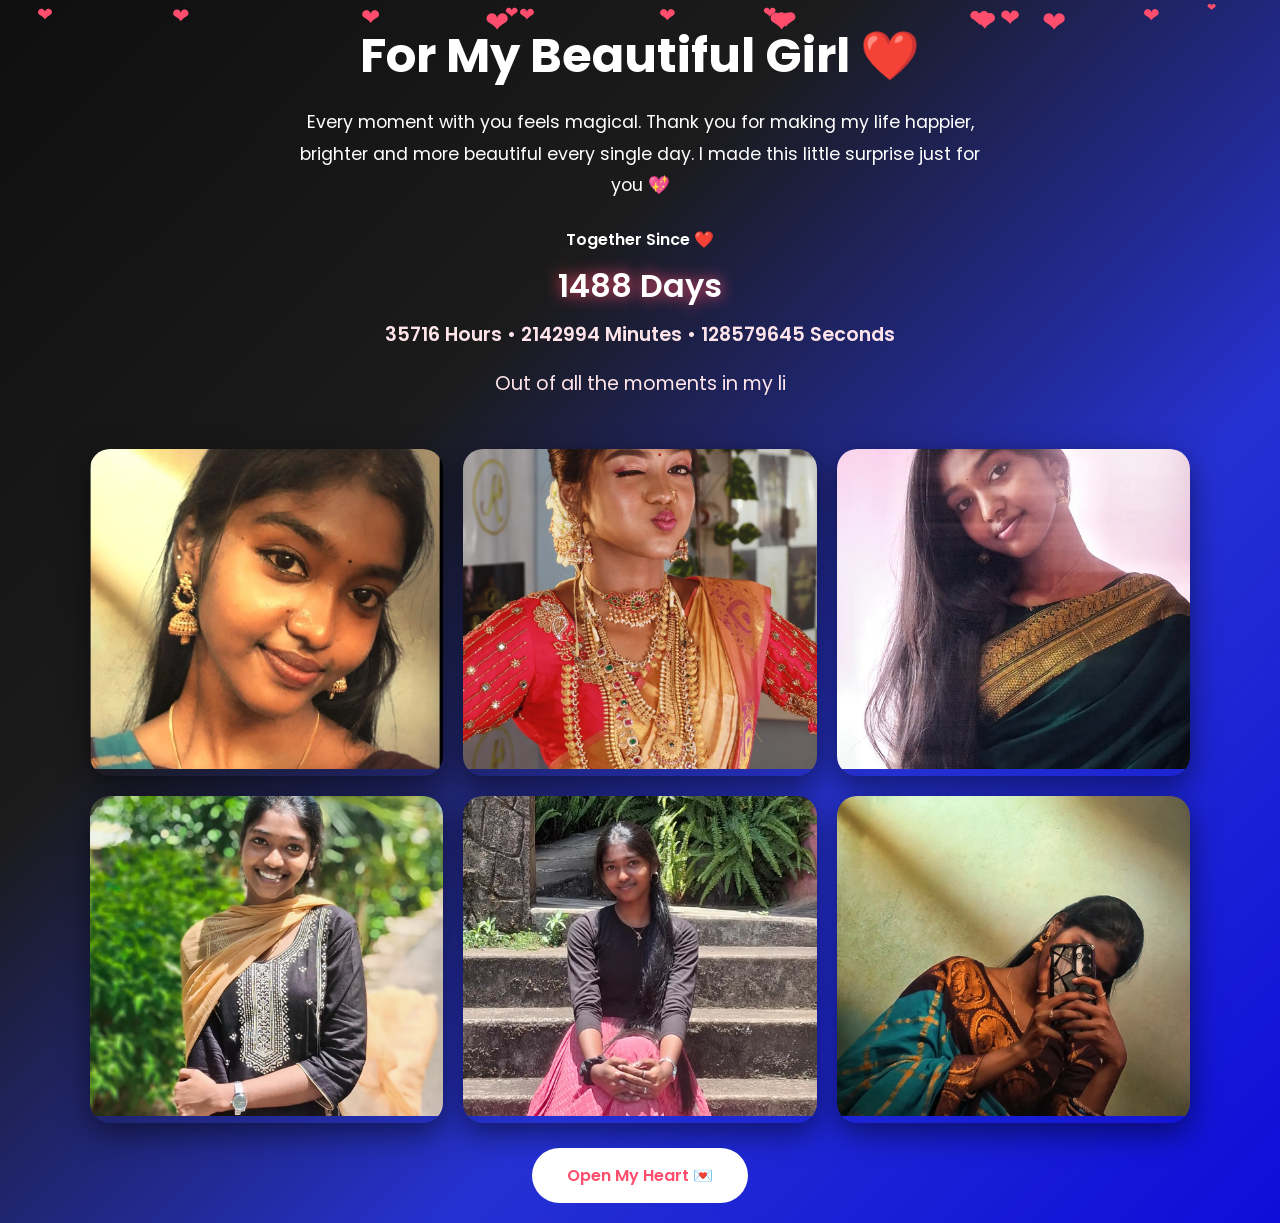
==== index.html @ dfe81f43 "Add files via upload" ====
<!DOCTYPE html>
<html lang="en">
<head>

<meta charset="UTF-8">

<meta
name="viewport"
content="width=device-width, initial-scale=1.0">

<title>For My Love ❤️</title>

<link
href="https://fonts.googleapis.com/css2?family=Poppins:wght@300;400;600&display=swap"
rel="stylesheet">

<style>

*{
    margin:0;
    padding:0;
    box-sizing:border-box;
    font-family:'Poppins',sans-serif;
}

html{
    scroll-behavior:smooth;
}

body{

    min-height:100vh;

    overflow-x:hidden;

    -webkit-tap-highlight-color:transparent;

    background:
    linear-gradient(
    135deg,
    #0f0f0f,
    #1b1b1b,
    #2531d2,
    #0d0dd9
    );

    color:white;

    position:relative;
}

/* MAIN */

.container{

    min-height:100vh;

    display:flex;

    flex-direction:column;

    justify-content:center;

    align-items:center;

    text-align:center;

    padding:20px;

    position:relative;

    z-index:2;
}

h1{

    font-size:3rem;

    margin-bottom:15px;

    animation:glow 2s infinite alternate;
}

@keyframes glow{

    from{
        text-shadow:0 0 10px #ff4d6d;
    }

    to{
        text-shadow:0 0 30px white;
    }
}

p{

    max-width:700px;

    line-height:1.8;

    font-size:1.1rem;
}

/* LOVE COUNTER */

.love-counter{

    margin-top:25px;

    display:flex;

    flex-direction:column;

    justify-content:center;

    align-items:center;

    gap:10px;

    font-weight:600;
}

#days{

    font-size:2rem;

    text-shadow:0 0 15px #ff4d6d;
}

#liveTime{

    font-size:1.2rem;

    color:#ffe5ea;
}

/* TYPING */

.typing-text{

    margin-top:20px;

    min-height:40px;

    font-size:1.2rem;

    color:#ffe5ea;
}

/* GALLERY */

.gallery{

    width:100%;

    max-width:1100px;

    display:grid;

    grid-template-columns:
    repeat(3,1fr);

    gap:20px;

    margin-top:40px;
}

.card{

    overflow:hidden;

    border-radius:20px;

    transition:0.4s;

    box-shadow:
    0 10px 30px rgba(0,0,0,0.5);
}

.card img{

    width:100%;

    height:320px;

    object-fit:cover;

    transition:0.5s;
}

.card:hover img{

    transform:scale(1.1);
}

.card:hover{

    transform:translateY(-10px);
}

/* BUTTON */

.love-btn{

    margin-top:25px;

    padding:15px 35px;

    border:none;

    border-radius:50px;

    background:white;

    color:#ff4d6d;

    font-size:1rem;

    cursor:pointer;

    font-weight:600;

    transition:0.3s;
}

.love-btn:hover{

    background:#ff4d6d;

    color:white;

    transform:scale(1.05);
}

/* LETTER */

.letter-box{

    position:fixed;

    inset:0;

    background:rgba(0,0,0,0.85);

    display:flex;

    justify-content:center;

    align-items:center;

    opacity:0;

    pointer-events:none;

    transition:0.4s;

    z-index:999;
}

.letter-box.active{

    opacity:1;

    pointer-events:auto;
}

.letter-content{

    width:90%;

    max-width:550px;

    background:white;

    color:#111;

    padding:35px;

    border-radius:25px;

    text-align:center;

    animation:popupAnim 0.5s ease;

    box-shadow:
    0 10px 40px rgba(255,77,109,0.5);
}

.letter-content h2{

    margin-bottom:20px;

    color:#ff4d6d;
}

.letter-content p{

    color:#333;
}

@keyframes popupAnim{

    from{

        transform:scale(0.7);

        opacity:0;
    }

    to{

        transform:scale(1);

        opacity:1;
    }
}

/* HEARTS */

.hearts{

    position:fixed;

    top:0;
    left:0;

    width:100%;
    height:100%;

    pointer-events:none;

    overflow:hidden;
}

.heart{

    position:absolute;

    color:#ff4d6d;

    animation:fall linear infinite;
}

@keyframes fall{

    to{

        transform:
        translateY(110vh);
    }
}

/* AUDIO */

audio{
    display:none;
}

/* BIRTHDAY PAGE */

.birthday-page{

    position:fixed;

    inset:0;

    background:
    linear-gradient(
    135deg,
    #111,
    #1a1a40,
    #3d2c8d,
    #ff4d6d
    );

    display:flex;

    flex-direction:column;

    justify-content:center;

    align-items:center;

    text-align:center;

    opacity:0;

    pointer-events:none;

    transition:0.5s;

    z-index:2000;

    overflow:hidden;

    padding:20px;
}

.birthday-page.active{

    opacity:1;

    pointer-events:auto;
}

.birthday-title{

    font-size:3rem;

    margin-top:20px;

    animation:glow 2s infinite alternate;
}

/* CAKE */

.birthday-cake{

    position:relative;

    width:260px;

    height:320px;

    margin-top:20px;

    animation:floatCake 3s ease-in-out infinite;
}

@keyframes floatCake{

    0%{
        transform:translateY(0px);
    }

    50%{
        transform:translateY(-15px);
    }

    100%{
        transform:translateY(0px);
    }
}

.cake-bottom{

    position:absolute;

    bottom:0;

    width:260px;

    height:90px;

    background:#ff4d6d;

    border-radius:25px;

    box-shadow:
    0 0 30px rgba(255,77,109,0.8);
}

.cake-middle{

    position:absolute;

    bottom:80px;

    left:25px;

    width:210px;

    height:80px;

    background:#ff85a2;

    border-radius:25px;
}

.cake-top{

    position:absolute;

    bottom:155px;

    left:60px;

    width:140px;

    height:70px;

    background:#ffd6de;

    border-radius:25px;
}

.candle{

    position:absolute;

    top:25px;

    left:120px;

    width:18px;

    height:70px;

    background:white;

    border-radius:10px;
}

.flame{

    position:absolute;

    top:-5px;

    left:112px;

    width:35px;

    height:35px;

    background:gold;

    border-radius:50%;

    box-shadow:
    0 0 35px gold;

    animation:flicker 0.3s infinite alternate;
}

@keyframes flicker{

    from{

        transform:
        scale(1)
        rotate(-2deg);
    }

    to{

        transform:
        scale(1.15)
        rotate(2deg);
    }
}

.birth-year{

    margin-top:20px;

    font-size:1.5rem;

    color:#ffe5ea;

    text-shadow:
    0 0 15px #ff4d6d;
}

.birthday-timer{

    margin-top:20px;

    font-size:1.5rem;

    line-height:2;

    text-shadow:
    0 0 15px #ff4d6d;
}

/* BALLOONS */

.balloons{

    position:absolute;

    width:100%;
    height:100%;

    overflow:hidden;

    pointer-events:none;
}

.balloon{

    position:absolute;

    bottom:-100px;

    font-size:3rem;

    animation:balloonUp linear infinite;
}

@keyframes balloonUp{

    to{

        transform:
        translateY(-120vh);
    }
}

/* MOBILE */

@media(max-width:900px){

    .gallery{

        grid-template-columns:
        repeat(2,1fr);
    }
}

@media(max-width:600px){

    .gallery{

        grid-template-columns:1fr;
    }

    h1{
        font-size:2rem;
    }

    p{
        font-size:1rem;
    }

    #days{
        font-size:1.5rem;
    }

    .birthday-title{
        font-size:2rem;
    }

    .birthday-cake{

        transform:scale(0.8);
    }

    .love-btn{
        width:100%;
    }

    .letter-content{

        max-height:80vh;

        overflow-y:auto;
    }
}

</style>
</head>

<body>

<div class="hearts"></div>

<div class="container">

    <h1>
        For My Beautiful Girl ❤️
    </h1>

    <p>

        Every moment with you feels magical.
        Thank you for making my life happier,
        brighter and more beautiful every single day.
        I made this little surprise just for you 💖

    </p>

    <div class="love-counter">

        <div>
            Together Since ❤️
        </div>

        <div id="days"></div>

        <div id="liveTime"></div>

    </div>

    <div class="typing-text">

        <span id="text"></span>

    </div>

    <!-- 6 PHOTOS -->

    <div class="gallery">

        <div class="card">
            <img src="photo1.webp">
        </div>

        <div class="card">
            <img src="photo2.webp">
        </div>

        <div class="card">
            <img src="photo3.webp">
        </div>

        <div class="card">
            <img src="photo4.webp">
        </div>

        <div class="card">
            <img src="photo5.webp">
        </div>

        <div class="card">
            <img src="photo6.webp">
        </div>

    </div>

    <button
    class="love-btn"
    onclick="openLetter()">

        Open My Heart 💌

    </button>

</div>

<!-- LETTER -->

<div
class="letter-box"
id="letterBox">

    <div class="letter-content">

        <h2>
            To My Babe ❤️
        </h2>

        <p>

            Sometimes I look at you and wonder
            how someone can become my peace,
            happiness, comfort, and home all at once.

            <br><br>

            Before you came into my life,
            I never knew a person could mean this much to me.

            <br><br>

            But now, even the smallest moments with you
            feel special and unforgettable.

            <br><br>

            No matter how many days pass,
            my love for you only grows stronger.

            <br><br>

            Through every smile,
            every conversation,
            every memory,
            and every little moment,
            you became my favorite part of life.

            <br><br>

            If I had to choose again,
            in every lifetime,
            it would always be you ❤️

        </p>

        <button
        class="love-btn"
        onclick="openBirthdayPage()">

            Today 🎂

        </button>

        <button
        class="love-btn"
        onclick="closeLetter()">

            Close 💖

        </button>

    </div>

</div>

<!-- BIRTHDAY PAGE -->

<div
class="birthday-page"
id="birthdayPage">

    <div
    class="balloons"
    id="balloons"></div>

    <div class="birthday-cake">

        <div class="candle"></div>

        <div class="flame"></div>

        <div class="cake-top"></div>

        <div class="cake-middle"></div>

        <div class="cake-bottom"></div>

    </div>

    <h1 class="birthday-title">

        Happy 19th Birthday My Love ❤️

    </h1>

    <div class="birth-year">

        Born On 22 • 05 • 2007 ✨

    </div>

    <div class="birthday-timer">

        <div id="birthdayDays"></div>

        <div id="birthdayLive"></div>

    </div>

    <button
    class="love-btn"
    onclick="closeBirthdayPage()">

        Back ❤️

    </button>

</div>

<!-- MUSIC -->

<audio
id="bgMusic"
loop
preload="auto">

    <source
    src="song.mp3"
    type="audio/mp3">

</audio>

<script>

/* LOVE DATE */

const loveDate =
new Date("2022-11-09T00:00:00");

/* LOVE TIMER */

function updateLoveTimer(){

    const now = new Date();

    const diff =
    now - loveDate;

    const totalSeconds =
    Math.floor(diff / 1000);

    const totalMinutes =
    Math.floor(diff / (1000 * 60));

    const totalHours =
    Math.floor(diff / (1000 * 60 * 60));

    const totalDays =
    Math.floor(diff / (1000 * 60 * 60 * 24));

    document
    .getElementById("days")
    .innerHTML =
    `${totalDays} Days`;

    document
    .getElementById("liveTime")
    .innerHTML =
    `${totalHours} Hours • 
     ${totalMinutes} Minutes • 
     ${totalSeconds} Seconds`;
}

setInterval(updateLoveTimer,1000);

updateLoveTimer();

/* TYPING EFFECT */

const message =
"Out of all the moments in my life, my favorite ones are the moments with you ❤️";

let i = 0;

function typing(){

    if(i < message.length){

        document
        .getElementById("text")
        .innerHTML +=
        message.charAt(i);

        i++;

        setTimeout(typing,50);
    }
}

typing();

/* LETTER */

function openLetter(){

    document
    .getElementById("letterBox")
    .classList.add("active");
}

function closeLetter(){

    document
    .getElementById("letterBox")
    .classList.remove("active");
}

/* HEARTS */

const heartsContainer =
document.querySelector(".hearts");

function createHeart(){

    const heart =
    document.createElement("div");

    heart.classList.add("heart");

    heart.innerHTML = "❤";

    heart.style.left =
    Math.random() * 100 + "vw";

    heart.style.fontSize =
    (Math.random() * 20 + 10) + "px";

    heart.style.animationDuration =
    (Math.random() * 3 + 2) + "s";

    heartsContainer.appendChild(heart);

    setTimeout(()=>{

        heart.remove();

    },5000);
}

setInterval(createHeart,100);

/* BIRTHDAY */

const birthdayDate =
new Date("2007-05-22T00:00:00");

function openBirthdayPage(){

    document
    .getElementById("birthdayPage")
    .classList.add("active");
}

function closeBirthdayPage(){

    document
    .getElementById("birthdayPage")
    .classList.remove("active");
}

function updateBirthdayTimer(){

    const now =
    new Date();

    const diff =
    now - birthdayDate;

    const totalDays =
    Math.floor(diff / (1000*60*60*24));

    const totalHours =
    Math.floor(diff / (1000*60*60));

    const totalMinutes =
    Math.floor(diff / (1000*60));

    const totalSeconds =
    Math.floor(diff / 1000);

    document
    .getElementById("birthdayDays")
    .innerHTML =
    `${totalDays} Days Since You Were Born ❤️`;

    document
    .getElementById("birthdayLive")
    .innerHTML =
    `${totalHours} Hours • 
     ${totalMinutes} Minutes • 
     ${totalSeconds} Seconds`;
}

setInterval(updateBirthdayTimer,1000);

updateBirthdayTimer();

/* BALLOONS */

const balloons =
document.getElementById("balloons");

function createBalloon(){

    const balloon =
    document.createElement("div");

    balloon.classList.add("balloon");

    const emojis =
    ["🎈","💖","✨","🎉"];

    balloon.innerHTML =
    emojis[
    Math.floor(
    Math.random()*emojis.length
    )];

    balloon.style.left =
    Math.random()*100 + "vw";

    balloon.style.animationDuration =
    (Math.random()*5+5) + "s";

    balloons.appendChild(balloon);

    setTimeout(()=>{

        balloon.remove();

    },10000);
}

setInterval(createBalloon,500);

/* BETTER MOBILE AUDIO FIX */

const music =
document.getElementById("bgMusic");

function startMusic(){

    music.play();

    document.removeEventListener(
    "touchstart",
    startMusic
    );

    document.removeEventListener(
    "click",
    startMusic
    );
}

document.addEventListener(
"touchstart",
startMusic
);

document.addEventListener(
"click",
startMusic
);

</script>

</body>
</html>
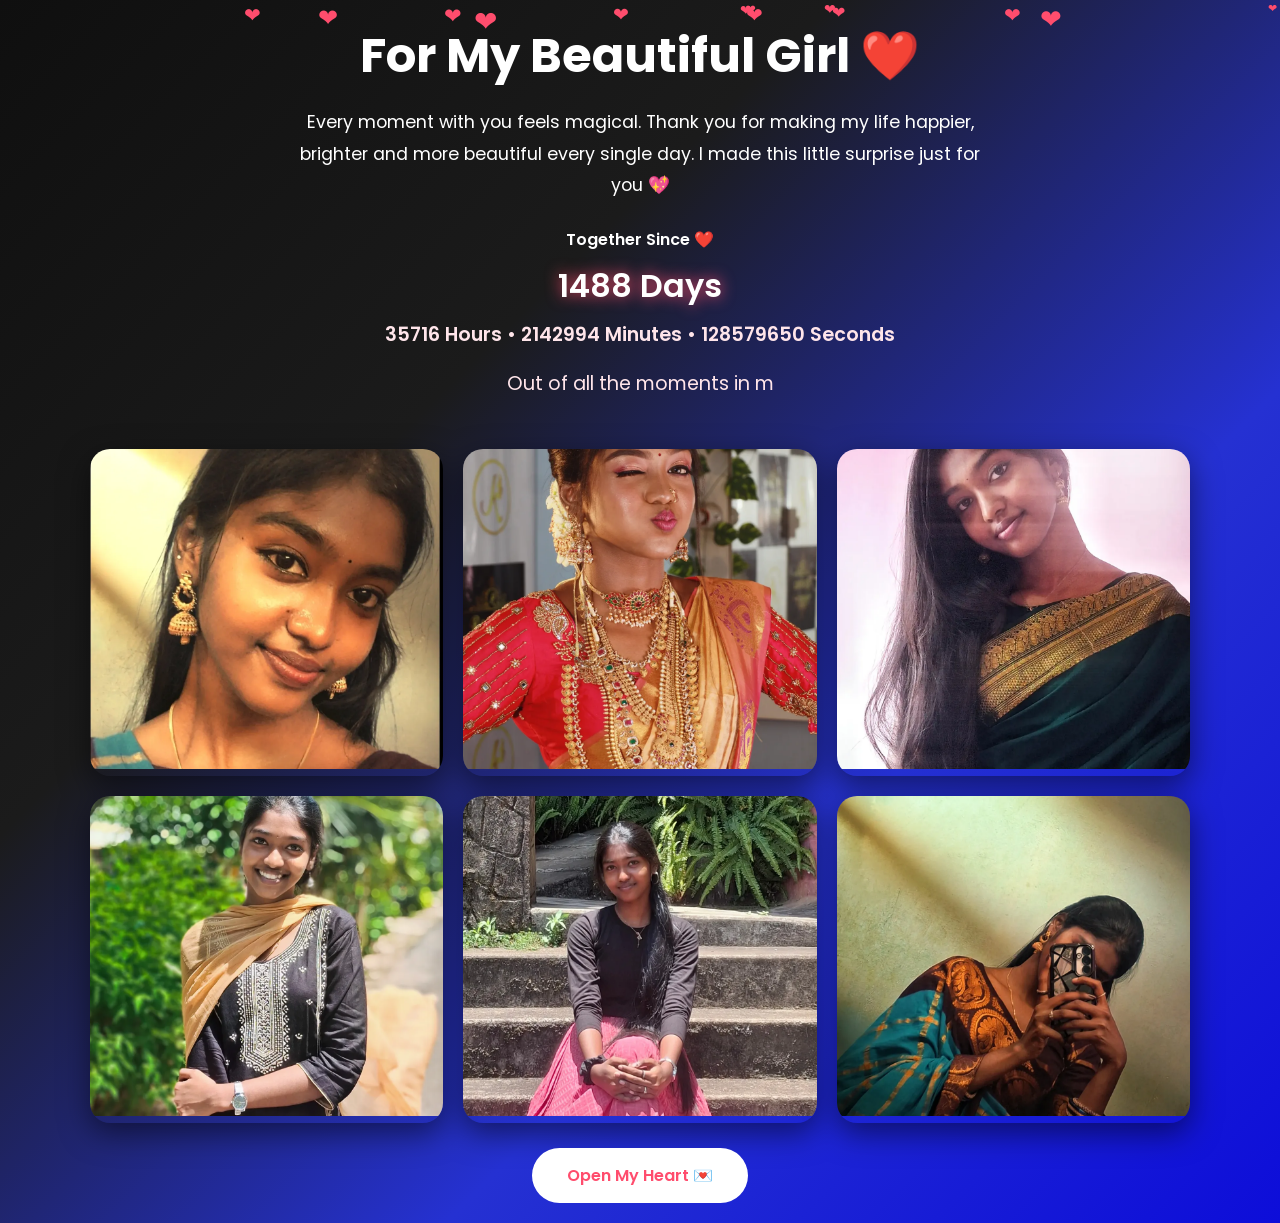
==== commit e4d943d5: "Update index.html" ====
--- a/index.html
+++ b/index.html
@@ -23,17 +23,11 @@
     font-family:'Poppins',sans-serif;
 }
 
-html{
-    scroll-behavior:smooth;
-}
-
 body{
 
     min-height:100vh;
 
     overflow-x:hidden;
-
-    -webkit-tap-highlight-color:transparent;
 
     background:
     linear-gradient(
@@ -866,8 +860,10 @@
 
 <audio
 id="bgMusic"
+autoplay
 loop
-preload="auto">
+muted
+playsinline>
 
     <source
     src="song.mp3"
@@ -886,7 +882,8 @@
 
 function updateLoveTimer(){
 
-    const now = new Date();
+    const now =
+    new Date();
 
     const diff =
     now - loveDate;
@@ -1088,37 +1085,47 @@
 
 setInterval(createBalloon,500);
 
-/* BETTER MOBILE AUDIO FIX */
+/* FORCE MOBILE AUTOPLAY */
 
 const music =
 document.getElementById("bgMusic");
 
-function startMusic(){
-
+window.addEventListener("load",()=>{
+
+    const playPromise =
     music.play();
 
-    document.removeEventListener(
-    "touchstart",
-    startMusic
-    );
-
-    document.removeEventListener(
-    "click",
-    startMusic
-    );
-}
-
-document.addEventListener(
-"touchstart",
-startMusic
-);
-
-document.addEventListener(
-"click",
-startMusic
-);
+    if(playPromise !== undefined){
+
+        playPromise.then(()=>{
+
+            music.muted = false;
+
+        }).catch(()=>{
+
+            document.body.addEventListener(
+            "touchstart",
+            enableSound,
+            {once:true}
+            );
+
+            document.body.addEventListener(
+            "click",
+            enableSound,
+            {once:true}
+            );
+        });
+    }
+});
+
+function enableSound(){
+
+    music.muted = false;
+
+    music.play();
+}
 
 </script>
 
 </body>
-</html>+</html>
